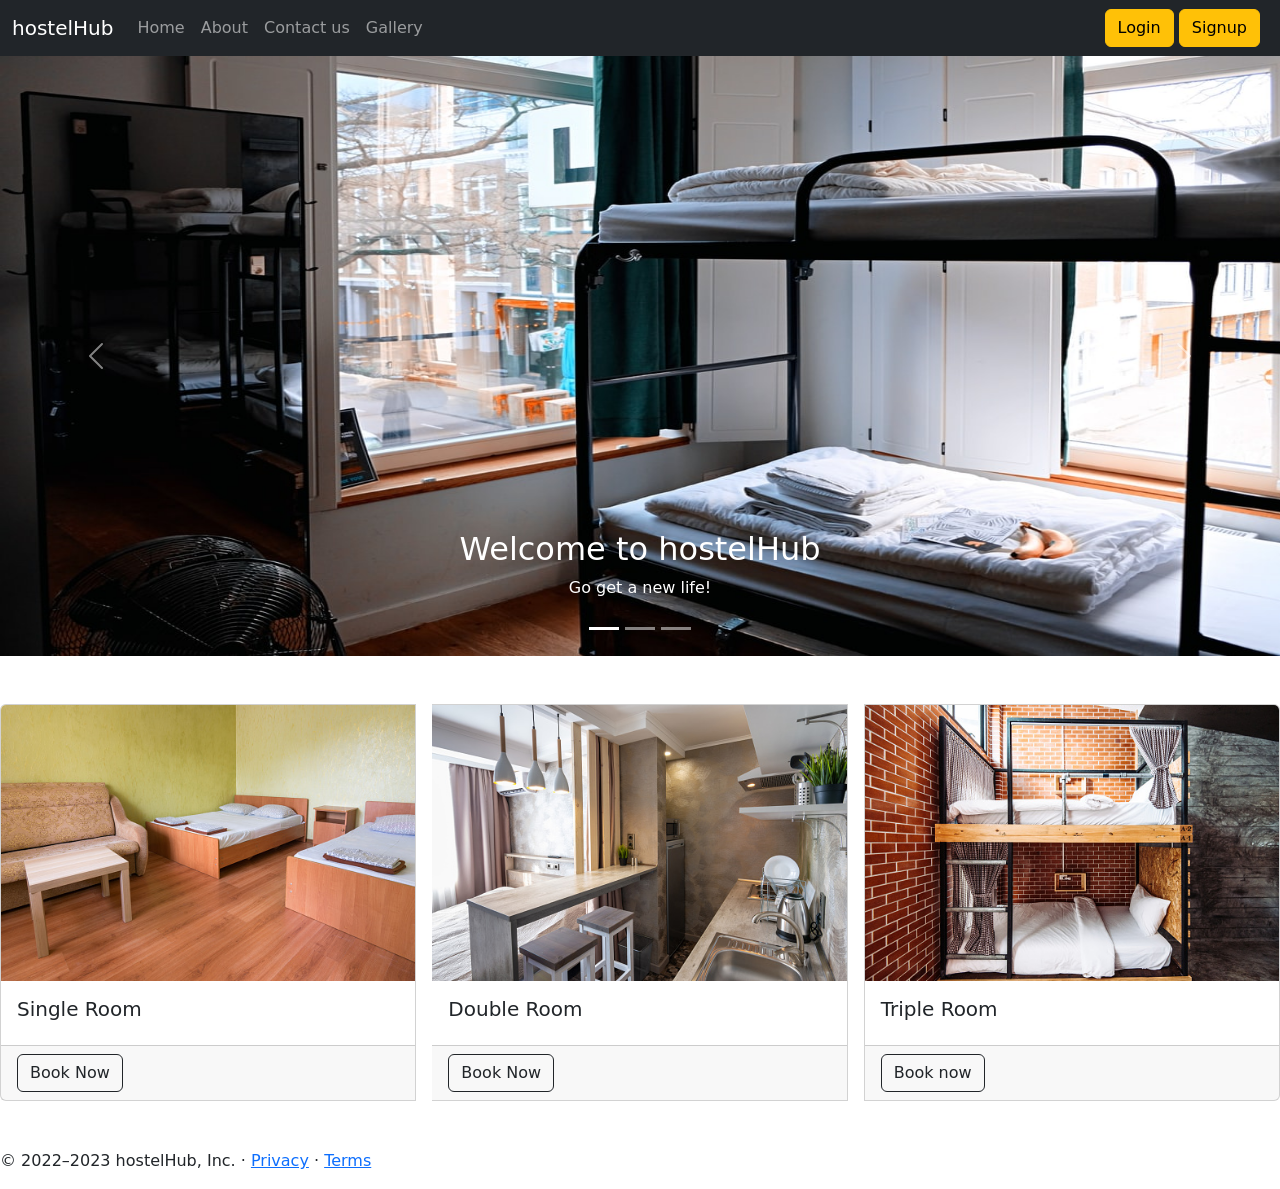
==== index.html @ 13dc9e1e "Add files via upload" ====
<!doctype html>
<html lang="en">

<head>
  <!-- Required meta tags -->
  <meta charset="utf-8">
  <meta name="viewport" content="width=device-width, initial-scale=1">

  <!-- Bootstrap CSS -->
  <link href="https://cdn.jsdelivr.net/npm/bootstrap@5.0.2/dist/css/bootstrap.min.css" rel="stylesheet"
    integrity="sha384-EVSTQN3/azprG1Anm3QDgpJLIm9Nao0Yz1ztcQTwFspd3yD65VohhpuuCOmLASjC" crossorigin="anonymous">

  <title>Hostel booking System</title>
</head>

<body>
  <nav class="navbar navbar-expand-lg navbar-dark bg-dark">
    <div class="container-fluid">
      <a class="navbar-brand" href="#">hostelHub</a>
      <button class="navbar-toggler" type="button" data-bs-toggle="collapse" data-bs-target="#navbarSupportedContent"
        aria-controls="navbarSupportedContent" aria-expanded="false" aria-label="Toggle navigation">
        <span class="navbar-toggler-icon"></span>
      </button>
      <div class="collapse navbar-collapse" id="navbarSupportedContent">
        <ul class="navbar-nav me-auto mb-2 mb-lg-0">
          <li class="nav-item">
            <a class="nav-link" aria-current="page" href="/">Home<span class="sr-only"></span></a>
          </li>
          <li class="nav-item">
            <a class="nav-link   " href="/about.html">About</a>
          </li>
          <li class="nav-item">
            <a class="nav-link " href="/contact.html">Contact us</a>
          </li>
          <li class="nav-item">
            <a class="nav-link " href="gallery.html">Gallery</a>
          </li>
        </ul>

        <div class="mx-2">
          <button class="btn btn-warning" data-bs-toggle="modal" data-bs-target="#loginModal" data-bs-toggle="tooltip"
            data-bs-placement="top" title="login">Login</button>
          <button class="btn btn-warning" data-bs-toggle="modal" data-bs-target="#signupModal" data-bs-toggle="tooltip"
            data-bs-placement="top" title="signup">Signup</button>
        </div>
      </div>
    </div>
  </nav>

  <!--Login Modal -->
  <div class="modal fade" id="loginModal" tabindex="-1" aria-labelledby="loginModalLabel" aria-hidden="true">
    <div class="modal-dialog">
      <div class="modal-content">
        <div class="modal-header">
          <h5 class="modal-title" id="loginModalLabel">Login to hostelHub </h5>
          <button type="button" class="btn-close" data-bs-dismiss="modal" aria-label="Close"></button>
        </div>
        <div class="modal-body">
          <form>
            <div class="mb-3">
              <label for="exampleInputEmail1" class="form-label">Email address</label>
              <input type="email" class="form-control" id="exampleInputEmail1" aria-describedby="emailHelp">
            </div>
            <div class="mb-3">
              <label for="exampleInputPassword1" class="form-label">Password</label>
              <input type="password" class="form-control" id="exampleInputPassword1">
            </div>
            <button type="submit" class="btn btn-primary">Submit</button>
          </form>

          <a href="#">Forgot Password</a>
          <p>Don't have an account? <a href="#">Register here</a></p>
        </div>
      </div>
    </div>
  </div>


  <!-- Signup Modal -->
  <div class="modal fade" id="signupModal" tabindex="-1" aria-labelledby="signupModalLabel" aria-hidden="true">
    <div class="modal-dialog">
      <div class="modal-content">
        <div class="modal-header">
          <h5 class="modal-title" id="signupModalLabel">Get an Account</h5>
          <button type="button" class="btn-close" data-bs-dismiss="modal" aria-label="Close"></button>
        </div>
        <div class="modal-body">
          <form class="row g-3">
            <div class="col-lg-9">
              <input type="First name" placeholder="First name" class="form-control my-2 p-2">
            </div>
            <div class="col-lg-9">
              <input type="Last Name" placeholder="Last name" class="form-control my-2 p-2">
            </div>


            <div class="col-lg-9">
              <input type="contact" placeholder="Contact No." class="form-control my-2 p-2">
            </div>

            <div class="col-lg-9">
              <select class="form-select" aria-label="Default select example">
                <option selected>Gender</option>
                <option value="1">Male</option>
                <option value="2">Female</option>
              </select>
            </div>

            <div class="col-lg-9">
              <input type="Email" placeholder="Email Address" class="form-control my-2 p-2">
            </div>
            <div class="col-lg-9">
              <input type="password" placeholder="*****" class="form-control my-2 p-2">
            </div>
            <div class="col-lg-9">
              <input type="Confirm password" placeholder="Confirm password" class="form-control my-2 p-2">
            </div>


            <div class="col-12">
              <div class="form-check">
                <input class="form-check-input" type="checkbox" id="gridCheck">
                <label class="form-check-label" for="gridCheck">
                  I agree to all Terms&Condition
                </label>
              </div>
            </div>
            <div class="col-12">
              <button type="submit" class="btn btn-primary">Register</button>
            </div>
            <p>Don't have an account? <a href="#">Login</a></p>
          </form>
        </div>
      </div>
    </div>
  </div>
  <div id="carouselExampleCaptions" class="carousel slide" data-bs-ride="carousel">
    <div class="carousel-indicators">
      <button type="button" data-bs-target="#carouselExampleCaptions" data-bs-slide-to="0" class="active"
        aria-current="true" aria-label="Slide 1"></button>
      <button type="button" data-bs-target="#carouselExampleCaptions" data-bs-slide-to="1"
        aria-label="Slide 2"></button>
      <button type="button" data-bs-target="#carouselExampleCaptions" data-bs-slide-to="2"
        aria-label="Slide 3"></button>
    </div>
    <div class="carousel-inner">
      <div class="carousel-item active">
        <img src="3.jpg" class="d-block w-100" alt="..." height="600" width="1400">
        <div class="carousel-caption d-none d-md-block">
          <h2>Welcome to hostelHub</h2>
          <p>Go get a new life!</p>
        </div>
      </div>
      <div class="carousel-item">
        <img src="2.jpg" class="d-block w-100" alt="..." height="600" width="1400">
        <div class="carousel-caption d-none d-md-block">
          <h2>Welcome to hostelHub</h2>
          <p>Go get a new life!</p>
        </div>
      </div>
      <div class="carousel-item">
        <img src="1.jpg" class="d-block w-100" alt="..." height="600" width="1400">
        <div class="carousel-caption d-none d-md-block">
          <h2>Welcome to hostelHub</h2>
          <p>Go get a new life!</p>
        </div>
      </div>
    </div>
    <button class="carousel-control-prev" type="button" data-bs-target="#carouselExampleCaptions" data-bs-slide="prev">
      <span class="carousel-control-prev-icon" aria-hidden="true"></span>
      <span class="visually-hidden">Previous</span>
    </button>
    <button class="carousel-control-next" type="button" data-bs-target="#carouselExampleCaptions" data-bs-slide="next">
      <span class="carousel-control-next-icon" aria-hidden="true"></span>
      <span class="visually-hidden">Next</span>
    </button>
  </div>

  <div class="card-group my-5">
    <div class="card">
      <img src="room1.jpg" class="card-img-top" alt="...">
      <div class="card-body">
        <h5 class="card-title">Single Room</h5>
      </div>
      <div class="card-footer">
        <button type="button" class="btn btn-outline-dark" data-bs-toggle="modal" data-bs-target="#bookModal"
          data-bs-toggle="booknow" data-bs-placement="top" title="booknow">Book Now</button>
      </div>



      <div class="modal fade" id="bookModal" tabindex="-1" aria-labelledby="bookModalLabel" aria-hidden="true">
        <div class="modal-dialog">
          <div class="modal-content">
            <div class="modal-header">
              <h5 class="modal-title" id="bookModalLabel">Create account</h5>
              <button type="button" class="btn-close" data-bs-dismiss="modal" aria-label="Close"></button>
            </div>
            <div class="modal-body">
              <form class="row g-3">
                <div class="col-md-6">
                  <label for="inputEmail4" class="form-label">Email</label>
                  <input type="email" class="form-control" id="inputEmail4">
                </div>
                <div class="col-md-6">
                  <label for="inputPassword4" class="form-label">Password</label>
                  <input type="password" class="form-control" id="inputPassword4">
                </div>
                <div class="col-12">
                  <label for="inputAddress" class="form-label">Address</label>
                  <input type="text" class="form-control" id="inputAddress" placeholder="1234 Main St">
                </div>
                <div class="col-12">
                  <label for="inputAddress2" class="form-label">Address 2</label>
                  <input type="text" class="form-control" id="inputAddress2" placeholder="Apartment, studio, or floor">
                </div>
                <div class="col-md-6">
                  <label for="inputCity" class="form-label">City</label>
                  <input type="text" class="form-control" id="inputCity">
                </div>
                <div class="col-md-4">
                  <label for="inputState" class="form-label">State</label>
                  <select id="inputState" class="form-select">
                    <option selected>Choose...</option>
                    <option>...</option>
                  </select>
                </div>
                <div class="col-md-2">
                  <label for="inputZip" class="form-label">Zip</label>
                  <input type="text" class="form-control" id="inputZip">
                </div>
                <div class="col-12">
                  <div class="form-check">
                    <input class="form-check-input" type="checkbox" id="gridCheck">
                    <label class="form-check-label" for="gridCheck">
                      Check me out
                    </label>
                  </div>
                </div>
                <div class="col-12">
                  <button type="submit" class="btn btn-primary">Sign in</button>
                </div>
              </form>
            </div>
            <div class="modal-footer">
              <button type="button" class="btn btn-secondary" data-bs-dismiss="modal">Close</button>
              <button type="button" class="btn btn-primary">Save changes</button>
            </div>
          </div>
        </div>
      </div>



    </div>
    <div class="card mx-3">
      <img src="room2.jpg" class="card-img-top" alt="...">
      <div class="card-body">
        <h5 class="card-title">Double Room</h5>
      </div>
      <div class="card-footer">
        <button type="button" class="btn btn-outline-dark" data-bs-toggle="modal" data-bs-target="#bookModal">Book
          Now</button>
      </div>
    </div>

    <div class="modal fade" id="bookModal" tabindex="-1" aria-labelledby="bookModalLabel" aria-hidden="true">
      <div class="modal-dialog">
        <div class="modal-content">
          <div class="modal-header">
            <h5 class="modal-title" id="bookModalLabel">Create account</h5>
            <button type="button" class="btn-close" data-bs-dismiss="modal" aria-label="Close"></button>
          </div>
          <div class="modal-body">
            <form class="row g-3">
              <div class="col-md-6">
                <label for="inputEmail4" class="form-label">Email</label>
                <input type="email" class="form-control" id="inputEmail4">
              </div>
              <div class="col-md-6">
                <label for="inputPassword4" class="form-label">Password</label>
                <input type="password" class="form-control" id="inputPassword4">
              </div>
              <div class="col-12">
                <label for="inputAddress" class="form-label">Address</label>
                <input type="text" class="form-control" id="inputAddress" placeholder="1234 Main St">
              </div>
              <div class="col-12">
                <label for="inputAddress2" class="form-label">Address 2</label>
                <input type="text" class="form-control" id="inputAddress2" placeholder="Apartment, studio, or floor">
              </div>
              <div class="col-md-6">
                <label for="inputCity" class="form-label">City</label>
                <input type="text" class="form-control" id="inputCity">
              </div>
              <div class="col-md-4">
                <label for="inputState" class="form-label">State</label>
                <select id="inputState" class="form-select">
                  <option selected>Choose...</option>
                  <option>...</option>
                </select>
              </div>
              <div class="col-md-2">
                <label for="inputZip" class="form-label">Zip</label>
                <input type="text" class="form-control" id="inputZip">
              </div>
              <div class="col-12">
                <div class="form-check">
                  <input class="form-check-input" type="checkbox" id="gridCheck">
                  <label class="form-check-label" for="gridCheck">
                    Check me out
                  </label>
                </div>
              </div>
              <div class="col-12">
                <button type="submit" class="btn btn-primary">Sign in</button>
              </div>
            </form>
          </div>
          <div class="modal-footer">
            <button type="button" class="btn btn-secondary" data-bs-dismiss="modal">Close</button>
            <button type="button" class="btn btn-primary">Save changes</button>
          </div>
        </div>
      </div>
    </div>




    <div class="card">
      <img src="room3.jpg" class="card-img-top" alt="...">
      <div class="card-body">
        <h5 class="card-title">Triple Room</h5>
      </div>
      <div class="card-footer">
        <button type="button" class="btn btn-outline-dark" data-bs-toggle="modal" data-bs-target="#bookModal">Book
          now</button>
      </div>
    </div>
  </div>



  <div class="modal fade" id="bookModal" tabindex="-1" aria-labelledby="bookModalLabel" aria-hidden="true">
    <div class="modal-dialog">
      <div class="modal-content">
        <div class="modal-header">
          <h5 class="modal-title" id="bookModalLabel">Create account</h5>
          <button type="button" class="btn-close" data-bs-dismiss="modal" aria-label="Close"></button>
        </div>
        <div class="modal-body">
          <form class="row g-3">
            <div class="col-md-6">
              <label for="inputEmail4" class="form-label">Email</label>
              <input type="email" class="form-control" id="inputEmail4">
            </div>
            <div class="col-md-6">
              <label for="inputPassword4" class="form-label">Password</label>
              <input type="password" class="form-control" id="inputPassword4">
            </div>
            <div class="col-12">
              <label for="inputAddress" class="form-label">Address</label>
              <input type="text" class="form-control" id="inputAddress" placeholder="1234 Main St">
            </div>
            <div class="col-12">
              <label for="inputAddress2" class="form-label">Address 2</label>
              <input type="text" class="form-control" id="inputAddress2" placeholder="Apartment, studio, or floor">
            </div>
            <div class="col-md-6">
              <label for="inputCity" class="form-label">City</label>
              <input type="text" class="form-control" id="inputCity">
            </div>
            <div class="col-md-4">
              <label for="inputState" class="form-label">State</label>
              <select id="inputState" class="form-select">
                <option selected>Choose...</option>
                <option>...</option>
              </select>
            </div>
            <div class="col-md-2">
              <label for="inputZip" class="form-label">Zip</label>
              <input type="text" class="form-control" id="inputZip">
            </div>
            <div class="col-12">
              <div class="form-check">
                <input class="form-check-input" type="checkbox" id="gridCheck">
                <label class="form-check-label" for="gridCheck">
                  Check me out
                </label>
              </div>
            </div>
            <div class="col-12">
              <button type="submit" class="btn btn-primary">Sign in</button>
            </div>
          </form>
        </div>
        <div class="modal-footer">
          <button type="button" class="btn btn-secondary" data-bs-dismiss="modal">Close</button>
          <button type="button" class="btn btn-primary">Save changes</button>
        </div>
      </div>
    </div>
  </div>


  <p>© 2022–2023 hostelHub, Inc. · <a href="#">Privacy</a> · <a href="#">Terms</a></p>



  <!-- Optional JavaScript; choose one of the two! -->

  <!-- Option 1: Bootstrap Bundle with Popper -->
  <script src="https://cdn.jsdelivr.net/npm/bootstrap@5.0.2/dist/js/bootstrap.bundle.min.js"
    integrity="sha384-MrcW6ZMFYlzcLA8Nl+NtUVF0sA7MsXsP1UyJoMp4YLEuNSfAP+JcXn/tWtIaxVXM"
    crossorigin="anonymous"></script>

  <!-- Option 2: Separate Popper and Bootstrap JS -->

  <script src="https://cdn.jsdelivr.net/npm/@popperjs/core@2.9.2/dist/umd/popper.min.js"
    integrity="sha384-IQsoLXl5PILFhosVNubq5LC7Qb9DXgDA9i+tQ8Zj3iwWAwPtgFTxbJ8NT4GN1R8p"
    crossorigin="anonymous"></script>
  <script src="https://cdn.jsdelivr.net/npm/bootstrap@5.0.2/dist/js/bootstrap.min.js"
    integrity="sha384-cVKIPhGWiC2Al4u+LWgxfKTRIcfu0JTxR+EQDz/bgldoEyl4H0zUF0QKbrJ0EcQF"
    crossorigin="anonymous"></script>

</body>

</html>
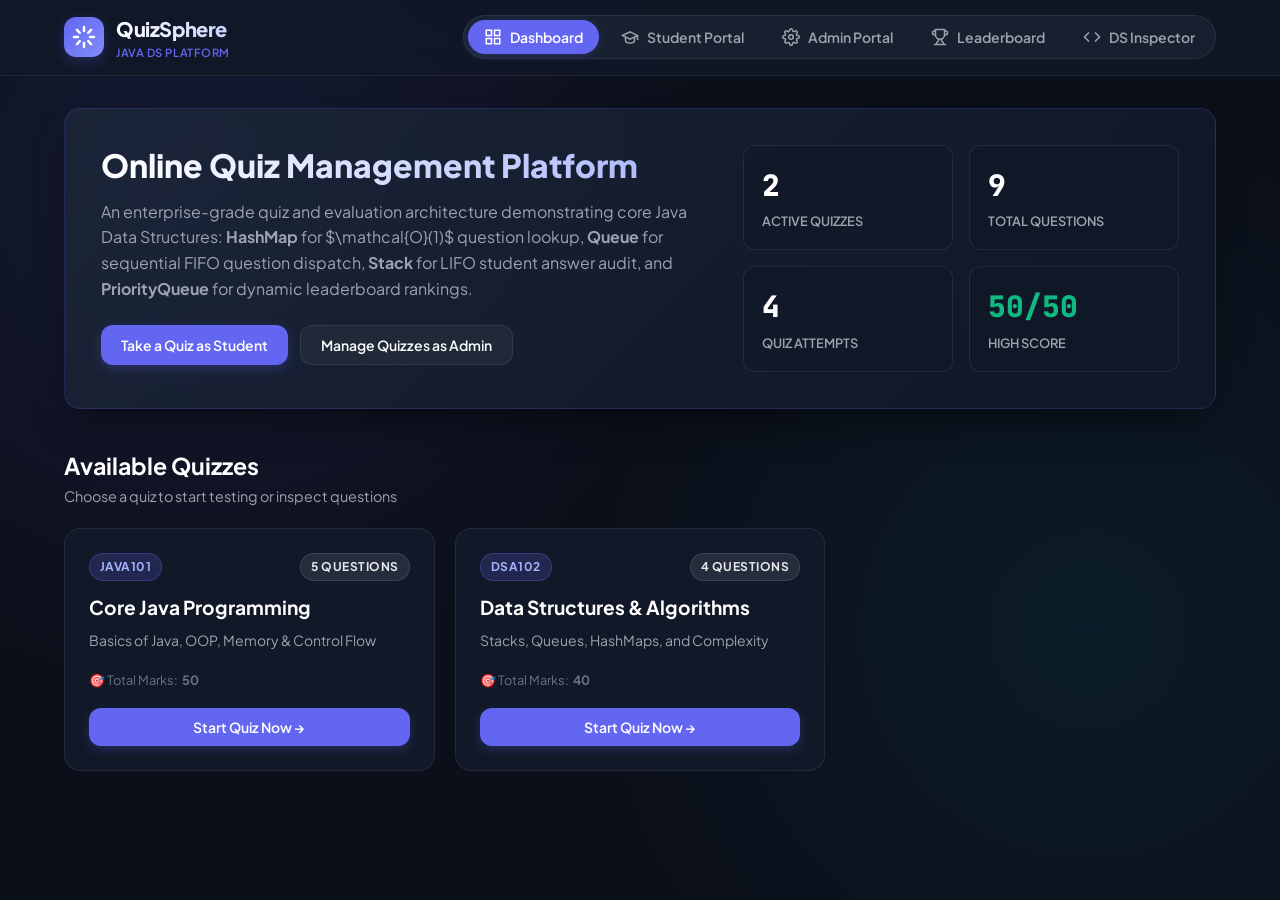
==== commit 9b77d4ed: "Add files via upload" ====
--- a/index.html
+++ b/index.html
@@ -1,429 +1,521 @@
-<!doctype html>
-<html lang="en">
-
-<head>
-  <!-- Required meta tags -->
-  <meta charset="utf-8">
-  <meta name="viewport" content="width=device-width, initial-scale=1">
-
-  <!-- Bootstrap CSS -->
-  <link href="https://cdn.jsdelivr.net/npm/bootstrap@5.0.2/dist/css/bootstrap.min.css" rel="stylesheet"
-    integrity="sha384-EVSTQN3/azprG1Anm3QDgpJLIm9Nao0Yz1ztcQTwFspd3yD65VohhpuuCOmLASjC" crossorigin="anonymous">
-
-  <title>Hostel booking System</title>
-</head>
-
-<body>
-  <nav class="navbar navbar-expand-lg navbar-dark bg-dark">
-    <div class="container-fluid">
-      <a class="navbar-brand" href="#">hostelHub</a>
-      <button class="navbar-toggler" type="button" data-bs-toggle="collapse" data-bs-target="#navbarSupportedContent"
-        aria-controls="navbarSupportedContent" aria-expanded="false" aria-label="Toggle navigation">
-        <span class="navbar-toggler-icon"></span>
-      </button>
-      <div class="collapse navbar-collapse" id="navbarSupportedContent">
-        <ul class="navbar-nav me-auto mb-2 mb-lg-0">
-          <li class="nav-item">
-            <a class="nav-link" aria-current="page" href="/">Home<span class="sr-only"></span></a>
-          </li>
-          <li class="nav-item">
-            <a class="nav-link   " href="/about.html">About</a>
-          </li>
-          <li class="nav-item">
-            <a class="nav-link " href="/contact.html">Contact us</a>
-          </li>
-          <li class="nav-item">
-            <a class="nav-link " href="gallery.html">Gallery</a>
-          </li>
-        </ul>
-
-        <div class="mx-2">
-          <button class="btn btn-warning" data-bs-toggle="modal" data-bs-target="#loginModal" data-bs-toggle="tooltip"
-            data-bs-placement="top" title="login">Login</button>
-          <button class="btn btn-warning" data-bs-toggle="modal" data-bs-target="#signupModal" data-bs-toggle="tooltip"
-            data-bs-placement="top" title="signup">Signup</button>
-        </div>
-      </div>
-    </div>
-  </nav>
-
-  <!--Login Modal -->
-  <div class="modal fade" id="loginModal" tabindex="-1" aria-labelledby="loginModalLabel" aria-hidden="true">
-    <div class="modal-dialog">
-      <div class="modal-content">
-        <div class="modal-header">
-          <h5 class="modal-title" id="loginModalLabel">Login to hostelHub </h5>
-          <button type="button" class="btn-close" data-bs-dismiss="modal" aria-label="Close"></button>
-        </div>
-        <div class="modal-body">
-          <form>
-            <div class="mb-3">
-              <label for="exampleInputEmail1" class="form-label">Email address</label>
-              <input type="email" class="form-control" id="exampleInputEmail1" aria-describedby="emailHelp">
-            </div>
-            <div class="mb-3">
-              <label for="exampleInputPassword1" class="form-label">Password</label>
-              <input type="password" class="form-control" id="exampleInputPassword1">
-            </div>
-            <button type="submit" class="btn btn-primary">Submit</button>
-          </form>
-
-          <a href="#">Forgot Password</a>
-          <p>Don't have an account? <a href="#">Register here</a></p>
-        </div>
-      </div>
-    </div>
-  </div>
-
-
-  <!-- Signup Modal -->
-  <div class="modal fade" id="signupModal" tabindex="-1" aria-labelledby="signupModalLabel" aria-hidden="true">
-    <div class="modal-dialog">
-      <div class="modal-content">
-        <div class="modal-header">
-          <h5 class="modal-title" id="signupModalLabel">Get an Account</h5>
-          <button type="button" class="btn-close" data-bs-dismiss="modal" aria-label="Close"></button>
-        </div>
-        <div class="modal-body">
-          <form class="row g-3">
-            <div class="col-lg-9">
-              <input type="First name" placeholder="First name" class="form-control my-2 p-2">
-            </div>
-            <div class="col-lg-9">
-              <input type="Last Name" placeholder="Last name" class="form-control my-2 p-2">
-            </div>
-
-
-            <div class="col-lg-9">
-              <input type="contact" placeholder="Contact No." class="form-control my-2 p-2">
-            </div>
-
-            <div class="col-lg-9">
-              <select class="form-select" aria-label="Default select example">
-                <option selected>Gender</option>
-                <option value="1">Male</option>
-                <option value="2">Female</option>
-              </select>
-            </div>
-
-            <div class="col-lg-9">
-              <input type="Email" placeholder="Email Address" class="form-control my-2 p-2">
-            </div>
-            <div class="col-lg-9">
-              <input type="password" placeholder="*****" class="form-control my-2 p-2">
-            </div>
-            <div class="col-lg-9">
-              <input type="Confirm password" placeholder="Confirm password" class="form-control my-2 p-2">
-            </div>
-
-
-            <div class="col-12">
-              <div class="form-check">
-                <input class="form-check-input" type="checkbox" id="gridCheck">
-                <label class="form-check-label" for="gridCheck">
-                  I agree to all Terms&Condition
-                </label>
-              </div>
-            </div>
-            <div class="col-12">
-              <button type="submit" class="btn btn-primary">Register</button>
-            </div>
-            <p>Don't have an account? <a href="#">Login</a></p>
-          </form>
-        </div>
-      </div>
-    </div>
-  </div>
-  <div id="carouselExampleCaptions" class="carousel slide" data-bs-ride="carousel">
-    <div class="carousel-indicators">
-      <button type="button" data-bs-target="#carouselExampleCaptions" data-bs-slide-to="0" class="active"
-        aria-current="true" aria-label="Slide 1"></button>
-      <button type="button" data-bs-target="#carouselExampleCaptions" data-bs-slide-to="1"
-        aria-label="Slide 2"></button>
-      <button type="button" data-bs-target="#carouselExampleCaptions" data-bs-slide-to="2"
-        aria-label="Slide 3"></button>
-    </div>
-    <div class="carousel-inner">
-      <div class="carousel-item active">
-        <img src="3.jpg" class="d-block w-100" alt="..." height="600" width="1400">
-        <div class="carousel-caption d-none d-md-block">
-          <h2>Welcome to hostelHub</h2>
-          <p>Go get a new life!</p>
-        </div>
-      </div>
-      <div class="carousel-item">
-        <img src="2.jpg" class="d-block w-100" alt="..." height="600" width="1400">
-        <div class="carousel-caption d-none d-md-block">
-          <h2>Welcome to hostelHub</h2>
-          <p>Go get a new life!</p>
-        </div>
-      </div>
-      <div class="carousel-item">
-        <img src="1.jpg" class="d-block w-100" alt="..." height="600" width="1400">
-        <div class="carousel-caption d-none d-md-block">
-          <h2>Welcome to hostelHub</h2>
-          <p>Go get a new life!</p>
-        </div>
-      </div>
-    </div>
-    <button class="carousel-control-prev" type="button" data-bs-target="#carouselExampleCaptions" data-bs-slide="prev">
-      <span class="carousel-control-prev-icon" aria-hidden="true"></span>
-      <span class="visually-hidden">Previous</span>
-    </button>
-    <button class="carousel-control-next" type="button" data-bs-target="#carouselExampleCaptions" data-bs-slide="next">
-      <span class="carousel-control-next-icon" aria-hidden="true"></span>
-      <span class="visually-hidden">Next</span>
-    </button>
-  </div>
-
-  <div class="card-group my-5">
-    <div class="card">
-      <img src="room1.jpg" class="card-img-top" alt="...">
-      <div class="card-body">
-        <h5 class="card-title">Single Room</h5>
-      </div>
-      <div class="card-footer">
-        <button type="button" class="btn btn-outline-dark" data-bs-toggle="modal" data-bs-target="#bookModal"
-          data-bs-toggle="booknow" data-bs-placement="top" title="booknow">Book Now</button>
-      </div>
-
-
-
-      <div class="modal fade" id="bookModal" tabindex="-1" aria-labelledby="bookModalLabel" aria-hidden="true">
-        <div class="modal-dialog">
-          <div class="modal-content">
-            <div class="modal-header">
-              <h5 class="modal-title" id="bookModalLabel">Create account</h5>
-              <button type="button" class="btn-close" data-bs-dismiss="modal" aria-label="Close"></button>
-            </div>
-            <div class="modal-body">
-              <form class="row g-3">
-                <div class="col-md-6">
-                  <label for="inputEmail4" class="form-label">Email</label>
-                  <input type="email" class="form-control" id="inputEmail4">
-                </div>
-                <div class="col-md-6">
-                  <label for="inputPassword4" class="form-label">Password</label>
-                  <input type="password" class="form-control" id="inputPassword4">
-                </div>
-                <div class="col-12">
-                  <label for="inputAddress" class="form-label">Address</label>
-                  <input type="text" class="form-control" id="inputAddress" placeholder="1234 Main St">
-                </div>
-                <div class="col-12">
-                  <label for="inputAddress2" class="form-label">Address 2</label>
-                  <input type="text" class="form-control" id="inputAddress2" placeholder="Apartment, studio, or floor">
-                </div>
-                <div class="col-md-6">
-                  <label for="inputCity" class="form-label">City</label>
-                  <input type="text" class="form-control" id="inputCity">
-                </div>
-                <div class="col-md-4">
-                  <label for="inputState" class="form-label">State</label>
-                  <select id="inputState" class="form-select">
-                    <option selected>Choose...</option>
-                    <option>...</option>
-                  </select>
-                </div>
-                <div class="col-md-2">
-                  <label for="inputZip" class="form-label">Zip</label>
-                  <input type="text" class="form-control" id="inputZip">
-                </div>
-                <div class="col-12">
-                  <div class="form-check">
-                    <input class="form-check-input" type="checkbox" id="gridCheck">
-                    <label class="form-check-label" for="gridCheck">
-                      Check me out
-                    </label>
-                  </div>
-                </div>
-                <div class="col-12">
-                  <button type="submit" class="btn btn-primary">Sign in</button>
-                </div>
-              </form>
-            </div>
-            <div class="modal-footer">
-              <button type="button" class="btn btn-secondary" data-bs-dismiss="modal">Close</button>
-              <button type="button" class="btn btn-primary">Save changes</button>
-            </div>
-          </div>
-        </div>
-      </div>
-
-
-
-    </div>
-    <div class="card mx-3">
-      <img src="room2.jpg" class="card-img-top" alt="...">
-      <div class="card-body">
-        <h5 class="card-title">Double Room</h5>
-      </div>
-      <div class="card-footer">
-        <button type="button" class="btn btn-outline-dark" data-bs-toggle="modal" data-bs-target="#bookModal">Book
-          Now</button>
-      </div>
-    </div>
-
-    <div class="modal fade" id="bookModal" tabindex="-1" aria-labelledby="bookModalLabel" aria-hidden="true">
-      <div class="modal-dialog">
-        <div class="modal-content">
-          <div class="modal-header">
-            <h5 class="modal-title" id="bookModalLabel">Create account</h5>
-            <button type="button" class="btn-close" data-bs-dismiss="modal" aria-label="Close"></button>
-          </div>
-          <div class="modal-body">
-            <form class="row g-3">
-              <div class="col-md-6">
-                <label for="inputEmail4" class="form-label">Email</label>
-                <input type="email" class="form-control" id="inputEmail4">
-              </div>
-              <div class="col-md-6">
-                <label for="inputPassword4" class="form-label">Password</label>
-                <input type="password" class="form-control" id="inputPassword4">
-              </div>
-              <div class="col-12">
-                <label for="inputAddress" class="form-label">Address</label>
-                <input type="text" class="form-control" id="inputAddress" placeholder="1234 Main St">
-              </div>
-              <div class="col-12">
-                <label for="inputAddress2" class="form-label">Address 2</label>
-                <input type="text" class="form-control" id="inputAddress2" placeholder="Apartment, studio, or floor">
-              </div>
-              <div class="col-md-6">
-                <label for="inputCity" class="form-label">City</label>
-                <input type="text" class="form-control" id="inputCity">
-              </div>
-              <div class="col-md-4">
-                <label for="inputState" class="form-label">State</label>
-                <select id="inputState" class="form-select">
-                  <option selected>Choose...</option>
-                  <option>...</option>
-                </select>
-              </div>
-              <div class="col-md-2">
-                <label for="inputZip" class="form-label">Zip</label>
-                <input type="text" class="form-control" id="inputZip">
-              </div>
-              <div class="col-12">
-                <div class="form-check">
-                  <input class="form-check-input" type="checkbox" id="gridCheck">
-                  <label class="form-check-label" for="gridCheck">
-                    Check me out
-                  </label>
-                </div>
-              </div>
-              <div class="col-12">
-                <button type="submit" class="btn btn-primary">Sign in</button>
-              </div>
-            </form>
-          </div>
-          <div class="modal-footer">
-            <button type="button" class="btn btn-secondary" data-bs-dismiss="modal">Close</button>
-            <button type="button" class="btn btn-primary">Save changes</button>
-          </div>
-        </div>
-      </div>
-    </div>
-
-
-
-
-    <div class="card">
-      <img src="room3.jpg" class="card-img-top" alt="...">
-      <div class="card-body">
-        <h5 class="card-title">Triple Room</h5>
-      </div>
-      <div class="card-footer">
-        <button type="button" class="btn btn-outline-dark" data-bs-toggle="modal" data-bs-target="#bookModal">Book
-          now</button>
-      </div>
-    </div>
-  </div>
-
-
-
-  <div class="modal fade" id="bookModal" tabindex="-1" aria-labelledby="bookModalLabel" aria-hidden="true">
-    <div class="modal-dialog">
-      <div class="modal-content">
-        <div class="modal-header">
-          <h5 class="modal-title" id="bookModalLabel">Create account</h5>
-          <button type="button" class="btn-close" data-bs-dismiss="modal" aria-label="Close"></button>
-        </div>
-        <div class="modal-body">
-          <form class="row g-3">
-            <div class="col-md-6">
-              <label for="inputEmail4" class="form-label">Email</label>
-              <input type="email" class="form-control" id="inputEmail4">
-            </div>
-            <div class="col-md-6">
-              <label for="inputPassword4" class="form-label">Password</label>
-              <input type="password" class="form-control" id="inputPassword4">
-            </div>
-            <div class="col-12">
-              <label for="inputAddress" class="form-label">Address</label>
-              <input type="text" class="form-control" id="inputAddress" placeholder="1234 Main St">
-            </div>
-            <div class="col-12">
-              <label for="inputAddress2" class="form-label">Address 2</label>
-              <input type="text" class="form-control" id="inputAddress2" placeholder="Apartment, studio, or floor">
-            </div>
-            <div class="col-md-6">
-              <label for="inputCity" class="form-label">City</label>
-              <input type="text" class="form-control" id="inputCity">
-            </div>
-            <div class="col-md-4">
-              <label for="inputState" class="form-label">State</label>
-              <select id="inputState" class="form-select">
-                <option selected>Choose...</option>
-                <option>...</option>
-              </select>
-            </div>
-            <div class="col-md-2">
-              <label for="inputZip" class="form-label">Zip</label>
-              <input type="text" class="form-control" id="inputZip">
-            </div>
-            <div class="col-12">
-              <div class="form-check">
-                <input class="form-check-input" type="checkbox" id="gridCheck">
-                <label class="form-check-label" for="gridCheck">
-                  Check me out
-                </label>
-              </div>
-            </div>
-            <div class="col-12">
-              <button type="submit" class="btn btn-primary">Sign in</button>
-            </div>
-          </form>
-        </div>
-        <div class="modal-footer">
-          <button type="button" class="btn btn-secondary" data-bs-dismiss="modal">Close</button>
-          <button type="button" class="btn btn-primary">Save changes</button>
-        </div>
-      </div>
-    </div>
-  </div>
-
-
-  <p>© 2022–2023 hostelHub, Inc. · <a href="#">Privacy</a> · <a href="#">Terms</a></p>
-
-
-
-  <!-- Optional JavaScript; choose one of the two! -->
-
-  <!-- Option 1: Bootstrap Bundle with Popper -->
-  <script src="https://cdn.jsdelivr.net/npm/bootstrap@5.0.2/dist/js/bootstrap.bundle.min.js"
-    integrity="sha384-MrcW6ZMFYlzcLA8Nl+NtUVF0sA7MsXsP1UyJoMp4YLEuNSfAP+JcXn/tWtIaxVXM"
-    crossorigin="anonymous"></script>
-
-  <!-- Option 2: Separate Popper and Bootstrap JS -->
-
-  <script src="https://cdn.jsdelivr.net/npm/@popperjs/core@2.9.2/dist/umd/popper.min.js"
-    integrity="sha384-IQsoLXl5PILFhosVNubq5LC7Qb9DXgDA9i+tQ8Zj3iwWAwPtgFTxbJ8NT4GN1R8p"
-    crossorigin="anonymous"></script>
-  <script src="https://cdn.jsdelivr.net/npm/bootstrap@5.0.2/dist/js/bootstrap.min.js"
-    integrity="sha384-cVKIPhGWiC2Al4u+LWgxfKTRIcfu0JTxR+EQDz/bgldoEyl4H0zUF0QKbrJ0EcQF"
-    crossorigin="anonymous"></script>
-
-</body>
-
-</html>+<!DOCTYPE html>
+<html lang="en">
+<head>
+  <meta charset="UTF-8">
+  <meta name="viewport" content="width=device-width, initial-scale=1.0">
+  <title>QuizSphere - Online Quiz Management Platform</title>
+  <link rel="stylesheet" href="style.css">
+  <link rel="preconnect" href="https://fonts.googleapis.com">
+  <link rel="preconnect" href="https://fonts.gstatic.com" crossorigin>
+  <link href="https://fonts.googleapis.com/css2?family=Plus+Jakarta+Sans:wght@400;500;600;700;800&family=JetBrains+Mono:wght@400;600&display=swap" rel="stylesheet">
+</head>
+<body>
+  <!-- Header / Navigation Bar -->
+  <header class="app-header">
+    <div class="header-container">
+      <div class="logo-group">
+        <div class="logo-icon">
+          <svg width="24" height="24" viewBox="0 0 24 24" fill="none" stroke="currentColor" stroke-width="2.5" stroke-linecap="round" stroke-linejoin="round">
+            <path d="M12 2v4M12 18v4M4.93 4.93l2.83 2.83M16.24 16.24l2.83 2.83M2 12h4M18 12h4M4.93 19.07l2.83-2.83M16.24 7.76l2.83-2.83"></path>
+          </svg>
+        </div>
+        <div class="logo-text">
+          <span class="logo-title">QuizSphere</span>
+          <span class="logo-badge">Java DS Platform</span>
+        </div>
+      </div>
+
+      <nav class="nav-links">
+        <button class="nav-btn active" data-tab="tab-dashboard">
+          <svg width="18" height="18" viewBox="0 0 24 24" fill="none" stroke="currentColor" stroke-width="2"><rect x="3" y="3" width="7" height="7"></rect><rect x="14" y="3" width="7" height="7"></rect><rect x="14" y="14" width="7" height="7"></rect><rect x="3" y="14" width="7" height="7"></rect></svg>
+          Dashboard
+        </button>
+        <button class="nav-btn" data-tab="tab-student">
+          <svg width="18" height="18" viewBox="0 0 24 24" fill="none" stroke="currentColor" stroke-width="2"><path d="M22 10v6M2 10l10-5 10 5-10 5z"></path><path d="M6 12v5c0 2 2 3 6 3s6-1 6-3v-5"></path></svg>
+          Student Portal
+        </button>
+        <button class="nav-btn" data-tab="tab-admin">
+          <svg width="18" height="18" viewBox="0 0 24 24" fill="none" stroke="currentColor" stroke-width="2"><circle cx="12" cy="12" r="3"></circle><path d="M19.4 15a1.65 1.65 0 0 0 .33 1.82l.06.06a2 2 0 0 1 0 2.83 2 2 0 0 1-2.83 0l-.06-.06a1.65 1.65 0 0 0-1.82-.33 1.65 1.65 0 0 0-1 1.51V21a2 2 0 0 1-2 2 2 2 0 0 1-2-2v-.09A1.65 1.65 0 0 0 9 19.4a1.65 1.65 0 0 0-1.82.33l-.06.06a2 2 0 0 1-2.83 0 2 2 0 0 1 0-2.83l.06-.06a1.65 1.65 0 0 0 .33-1.82 1.65 1.65 0 0 0-1.51-1H3a2 2 0 0 1-2-2 2 2 0 0 1 2-2h.09A1.65 1.65 0 0 0 4.6 9a1.65 1.65 0 0 0-.33-1.82l-.06-.06a2 2 0 0 1 0-2.83 2 2 0 0 1 2.83 0l.06.06a1.65 1.65 0 0 0 1.82.33H9a1.65 1.65 0 0 0 1-1.51V3a2 2 0 0 1 2-2 2 2 0 0 1 2 2v.09a1.65 1.65 0 0 0 1 1.51 1.65 1.65 0 0 0 1.82-.33l.06-.06a2 2 0 0 1 2.83 0 2 2 0 0 1 0 2.83l-.06.06a1.65 1.65 0 0 0-.33 1.82V9a1.65 1.65 0 0 0 1.51 1H21a2 2 0 0 1 2 2 2 2 0 0 1-2 2h-.09a1.65 1.65 0 0 0-1.51 1z"></path></svg>
+          Admin Portal
+        </button>
+        <button class="nav-btn" data-tab="tab-leaderboard">
+          <svg width="18" height="18" viewBox="0 0 24 24" fill="none" stroke="currentColor" stroke-width="2"><path d="M6 9H4.5a2.5 2.5 0 0 1 0-5H6"></path><path d="M18 9h1.5a2.5 2.5 0 0 0 0-5H18"></path><path d="M4 22h16"></path><path d="M10 14.66V17c0 .55-.47.98-.97 1.21C7.85 18.75 7 20.24 7 22"></path><path d="M14 14.66V17c0 .55.47.98.97 1.21C16.15 18.75 17 20.24 17 22"></path><path d="M18 2H6v7a6 6 0 0 0 12 0V2Z"></path></svg>
+          Leaderboard
+        </button>
+        <button class="nav-btn" data-tab="tab-ds-inspector">
+          <svg width="18" height="18" viewBox="0 0 24 24" fill="none" stroke="currentColor" stroke-width="2"><polyline points="16 18 22 12 16 6"></polyline><polyline points="8 6 2 12 8 18"></polyline></svg>
+          DS Inspector
+        </button>
+      </nav>
+    </div>
+  </header>
+
+  <!-- Main Content Body -->
+  <main class="main-container">
+
+    <!-- 1. DASHBOARD TAB -->
+    <section id="tab-dashboard" class="tab-content active">
+      <div class="hero-card">
+        <div class="hero-info">
+          <h1>Online Quiz Management Platform</h1>
+          <p>
+            An enterprise-grade quiz and evaluation architecture demonstrating core Java Data Structures: 
+            <strong>HashMap</strong> for $\mathcal{O}(1)$ question lookup, 
+            <strong>Queue</strong> for sequential FIFO question dispatch, 
+            <strong>Stack</strong> for LIFO student answer audit, and 
+            <strong>PriorityQueue</strong> for dynamic leaderboard rankings.
+          </p>
+          <div class="hero-cta">
+            <button class="btn btn-primary" onclick="switchTab('tab-student')">
+              Take a Quiz as Student
+            </button>
+            <button class="btn btn-secondary" onclick="switchTab('tab-admin')">
+              Manage Quizzes as Admin
+            </button>
+          </div>
+        </div>
+        <div class="hero-stats-grid">
+          <div class="stat-card">
+            <span class="stat-number" id="dash-quiz-count">2</span>
+            <span class="stat-label">Active Quizzes</span>
+          </div>
+          <div class="stat-card">
+            <span class="stat-number" id="dash-question-count">9</span>
+            <span class="stat-label">Total Questions</span>
+          </div>
+          <div class="stat-card">
+            <span class="stat-number" id="dash-attempts-count">4</span>
+            <span class="stat-label">Quiz Attempts</span>
+          </div>
+          <div class="stat-card highlight">
+            <span class="stat-number" id="dash-top-score">50/50</span>
+            <span class="stat-label">High Score</span>
+          </div>
+        </div>
+      </div>
+
+      <!-- Quick Quiz Directory -->
+      <div class="section-header">
+        <h2>Available Quizzes</h2>
+        <span class="section-sub">Choose a quiz to start testing or inspect questions</span>
+      </div>
+      <div class="quiz-grid" id="dashboard-quiz-list">
+        <!-- Rendered dynamically -->
+      </div>
+    </section>
+
+    <!-- 2. STUDENT PORTAL TAB -->
+    <section id="tab-student" class="tab-content">
+      <!-- Student Profile Header / Prompt -->
+      <div class="card student-bar">
+        <div class="student-info-group">
+          <div class="avatar-circle" id="student-avatar">S</div>
+          <div>
+            <h3 id="student-name-display">Guest Student</h3>
+            <span class="badge badge-neutral" id="student-id-display">ID: STU-GUEST</span>
+          </div>
+        </div>
+        <button class="btn btn-secondary btn-sm" onclick="promptStudentProfile()">
+          Change Student Profile
+        </button>
+      </div>
+
+      <!-- Active Quiz View Container (Shown when a quiz is running) -->
+      <div id="quiz-runner-container" class="quiz-runner-card" style="display: none;">
+        <div class="quiz-runner-header">
+          <div>
+            <span class="badge badge-primary" id="runner-quiz-badge">JAVA101</span>
+            <h2 id="runner-quiz-title">Core Java Programming</h2>
+          </div>
+          <div class="quiz-runner-meta">
+            <div class="timer-pill">
+              <svg width="16" height="16" viewBox="0 0 24 24" fill="none" stroke="currentColor" stroke-width="2"><circle cx="12" cy="12" r="10"></circle><polyline points="12 6 12 12 16 14"></polyline></svg>
+              <span id="runner-timer">00:00</span>
+            </div>
+            <span class="badge badge-success" id="runner-score-badge">Marks: 10</span>
+          </div>
+        </div>
+
+        <!-- Progress Indicator -->
+        <div class="progress-wrap">
+          <div class="progress-label">
+            <span id="runner-progress-text">Question 1 of 5</span>
+            <span id="runner-progress-pct">20%</span>
+          </div>
+          <div class="progress-bar-bg">
+            <div class="progress-bar-fill" id="runner-progress-fill" style="width: 20%;"></div>
+          </div>
+        </div>
+
+        <!-- Question Body -->
+        <div class="question-container">
+          <div class="question-header">
+            <span class="q-number" id="runner-q-id">Q1</span>
+            <h3 class="q-text" id="runner-q-text">Which of the following is not a primitive data type in Java?</h3>
+          </div>
+
+          <div class="options-container" id="runner-options-list">
+            <!-- Rendered options A, B, C, D -->
+          </div>
+        </div>
+
+        <!-- Action Controls -->
+        <div class="quiz-runner-footer">
+          <button class="btn btn-secondary" id="btn-quiz-prev" onclick="handlePreviousQuestion()">
+            ← Previous (Stack Backtrack)
+          </button>
+          <div class="footer-right">
+            <button class="btn btn-secondary" onclick="handleSkipQuestion()">
+              Skip
+            </button>
+            <button class="btn btn-primary" id="btn-quiz-next" onclick="handleNextQuestion()">
+              Next Question →
+            </button>
+          </div>
+        </div>
+      </div>
+
+      <!-- Quiz Selection View (Shown when no quiz is currently running) -->
+      <div id="quiz-selection-container">
+        <div class="section-header">
+          <h2>Select a Quiz to Begin</h2>
+          <span class="section-sub">Answer questions sequentially; results and leaderboard update immediately.</span>
+        </div>
+        <div class="quiz-grid" id="student-quiz-list">
+          <!-- Rendered dynamically -->
+        </div>
+
+        <!-- Past Attempts Section -->
+        <div class="section-header" style="margin-top: 36px;">
+          <h2>Your Recent Quiz Attempts</h2>
+          <span class="section-sub">Personal test records and evaluations</span>
+        </div>
+        <div class="card" id="student-history-card">
+          <div id="student-history-table-container">
+            <!-- Dynamically populated table -->
+          </div>
+        </div>
+      </div>
+    </section>
+
+    <!-- 3. ADMINISTRATOR PORTAL TAB -->
+    <section id="tab-admin" class="tab-content">
+      <div class="admin-toolbar">
+        <div class="admin-toolbar-left">
+          <h2>Quiz & Question Administration</h2>
+          <p>Create quizzes and execute Add, Update, and Delete operations on multiple-choice questions.</p>
+        </div>
+        <div class="admin-toolbar-right">
+          <button class="btn btn-secondary" onclick="openCreateQuizModal()">
+            + Create New Quiz
+          </button>
+          <button class="btn btn-primary" onclick="openAddQuestionModal()">
+            + Add New Question
+          </button>
+        </div>
+      </div>
+
+      <!-- Quiz Selector Filter for Admin -->
+      <div class="admin-filter-bar card">
+        <label for="admin-quiz-selector"><strong>Active Quiz Context:</strong></label>
+        <select id="admin-quiz-selector" onchange="onAdminQuizSelected()">
+          <!-- Populated with Quizzes -->
+        </select>
+        <div class="admin-quiz-summary" id="admin-quiz-meta">
+          <!-- Meta stats of selected quiz -->
+        </div>
+      </div>
+
+      <!-- Questions List Table / Card View -->
+      <div class="card questions-table-card">
+        <div class="card-header-flex">
+          <h3>Questions in Quiz (<span id="admin-question-count">0</span>)</h3>
+          <span class="badge badge-neutral">Data Structure: HashMap&lt;Integer, Question&gt;</span>
+        </div>
+        <div class="table-responsive">
+          <table class="data-table" id="admin-questions-table">
+            <thead>
+              <tr>
+                <th style="width: 60px;">ID</th>
+                <th>Question Text</th>
+                <th>Options & Answers</th>
+                <th style="width: 80px;">Marks</th>
+                <th style="width: 160px; text-align: right;">Actions</th>
+              </tr>
+            </thead>
+            <tbody id="admin-questions-tbody">
+              <!-- Rendered rows with Edit / Delete -->
+            </tbody>
+          </table>
+        </div>
+      </div>
+    </section>
+
+    <!-- 4. LEADERBOARD TAB -->
+    <section id="tab-leaderboard" class="tab-content">
+      <div class="leaderboard-header card">
+        <div>
+          <h2>Leaderboard & Rankings</h2>
+          <p>Real-time candidate standings ranked using a <strong>PriorityQueue (Max-Heap)</strong> based on score and completion time.</p>
+        </div>
+        <div class="filter-group">
+          <label for="leaderboard-filter">Filter by Assessment:</label>
+          <select id="leaderboard-filter" onchange="renderLeaderboard()">
+            <option value="GLOBAL">🌐 Global Leaderboard (All Quizzes)</option>
+            <!-- Dynamically populated with specific quizzes -->
+          </select>
+        </div>
+      </div>
+
+      <!-- Podium Top 3 Display -->
+      <div class="podium-container" id="leaderboard-podium">
+        <!-- Rendered Top 3: 2nd, 1st, 3rd -->
+      </div>
+
+      <!-- Full Standings Table -->
+      <div class="card">
+        <div class="table-responsive">
+          <table class="data-table" id="leaderboard-table">
+            <thead>
+              <tr>
+                <th style="width: 80px;">Rank</th>
+                <th>Student</th>
+                <th>Quiz</th>
+                <th>Score</th>
+                <th>Percentage</th>
+                <th>Grade</th>
+                <th>Timestamp</th>
+              </tr>
+            </thead>
+            <tbody id="leaderboard-tbody">
+              <!-- Populated dynamically -->
+            </tbody>
+          </table>
+        </div>
+      </div>
+    </section>
+
+    <!-- 5. DATA STRUCTURES INSPECTOR TAB -->
+    <section id="tab-ds-inspector" class="tab-content">
+      <div class="section-header">
+        <h2>Java Data Structures Live Inspector</h2>
+        <span class="section-sub">Visual verification of data structures used throughout the case study implementation</span>
+      </div>
+
+      <div class="ds-grid">
+        <!-- DS Card 1: HashMap -->
+        <div class="card ds-card">
+          <div class="ds-badge">$\mathcal{O}(1)$ Lookup</div>
+          <h3>1. HashMap&lt;Integer, Question&gt;</h3>
+          <p>Stores questions mapped by unique Question ID for instant constant-time retrieval, updates, and deletions.</p>
+          <div class="ds-visual" id="inspector-hashmap-view">
+            <!-- JSON / Key-Value visual -->
+          </div>
+        </div>
+
+        <!-- DS Card 2: Queue -->
+        <div class="card ds-card">
+          <div class="ds-badge">FIFO Delivery</div>
+          <h3>2. Queue&lt;Question&gt; (LinkedList)</h3>
+          <p>Serves multiple-choice questions sequentially to the candidate in First-In-First-Out order during the exam.</p>
+          <div class="ds-visual" id="inspector-queue-view">
+            <!-- Queue items -->
+          </div>
+        </div>
+
+        <!-- DS Card 3: Stack -->
+        <div class="card ds-card">
+          <div class="ds-badge">LIFO Audit</div>
+          <h3>3. Stack&lt;StudentAnswer&gt; (ArrayDeque)</h3>
+          <p>Maintains student response history. Allows backtracking and reviewing previous answers in Last-In-First-Out order.</p>
+          <div class="ds-visual" id="inspector-stack-view">
+            <!-- Stack frames -->
+          </div>
+        </div>
+
+        <!-- DS Card 4: PriorityQueue -->
+        <div class="card ds-card">
+          <div class="ds-badge">Max-Heap Sorting</div>
+          <h3>4. PriorityQueue&lt;QuizResult&gt;</h3>
+          <p>Dynamically pulls the highest scores to the top of the leaderboard utilizing a comparator with tie-breaker logic.</p>
+          <div class="ds-visual" id="inspector-heap-view">
+            <!-- Heap ranking visual -->
+          </div>
+        </div>
+      </div>
+    </section>
+  </main>
+
+  <!-- ==================== MODALS ==================== -->
+
+  <!-- Modal 1: Student Profile Dialog -->
+  <div class="modal-overlay" id="modal-student-profile">
+    <div class="modal-box">
+      <div class="modal-header">
+        <h3>Student Identity</h3>
+        <button class="modal-close" onclick="closeModal('modal-student-profile')">&times;</button>
+      </div>
+      <form id="form-student-profile" onsubmit="saveStudentProfile(event)">
+        <div class="form-group">
+          <label for="input-student-id">Student ID / Roll No:</label>
+          <input type="text" id="input-student-id" required placeholder="e.g. STU105, CS2024-01">
+        </div>
+        <div class="form-group">
+          <label for="input-student-name">Full Name:</label>
+          <input type="text" id="input-student-name" required placeholder="e.g. Samantha Miller">
+        </div>
+        <div class="modal-actions">
+          <button type="button" class="btn btn-secondary" onclick="closeModal('modal-student-profile')">Cancel</button>
+          <button type="submit" class="btn btn-primary">Save Profile</button>
+        </div>
+      </form>
+    </div>
+  </div>
+
+  <!-- Modal 2: Create Quiz Dialog -->
+  <div class="modal-overlay" id="modal-create-quiz">
+    <div class="modal-box">
+      <div class="modal-header">
+        <h3>Create New Assessment Quiz</h3>
+        <button class="modal-close" onclick="closeModal('modal-create-quiz')">&times;</button>
+      </div>
+      <form id="form-create-quiz" onsubmit="handleCreateQuiz(event)">
+        <div class="form-group">
+          <label for="input-quiz-id">Unique Quiz ID:</label>
+          <input type="text" id="input-quiz-id" required placeholder="e.g. PY101, SQL202" style="text-transform: uppercase;">
+        </div>
+        <div class="form-group">
+          <label for="input-quiz-title">Quiz Title:</label>
+          <input type="text" id="input-quiz-title" required placeholder="e.g. Python Fundamentals">
+        </div>
+        <div class="form-group">
+          <label for="input-quiz-desc">Description / Instructions:</label>
+          <textarea id="input-quiz-desc" rows="3" placeholder="Brief outline of concepts covered..."></textarea>
+        </div>
+        <div class="modal-actions">
+          <button type="button" class="btn btn-secondary" onclick="closeModal('modal-create-quiz')">Cancel</button>
+          <button type="submit" class="btn btn-primary">Create Quiz</button>
+        </div>
+      </form>
+    </div>
+  </div>
+
+  <!-- Modal 3: Add / Edit Question Dialog -->
+  <div class="modal-overlay" id="modal-question-editor">
+    <div class="modal-box modal-lg">
+      <div class="modal-header">
+        <h3 id="modal-question-title">Add Multiple-Choice Question</h3>
+        <button class="modal-close" onclick="closeModal('modal-question-editor')">&times;</button>
+      </div>
+      <form id="form-question-editor" onsubmit="handleSaveQuestion(event)">
+        <input type="hidden" id="edit-question-id" value="">
+
+        <div class="form-row">
+          <div class="form-group" style="flex: 2;">
+            <label for="input-q-quiz">Target Quiz:</label>
+            <select id="input-q-quiz" required>
+              <!-- Target Quiz options -->
+            </select>
+          </div>
+          <div class="form-group" style="flex: 1;">
+            <label for="input-q-marks">Marks / Points:</label>
+            <input type="number" id="input-q-marks" min="1" max="100" value="10" required>
+          </div>
+        </div>
+
+        <div class="form-group">
+          <label for="input-q-text">Question Prompt:</label>
+          <textarea id="input-q-text" rows="3" required placeholder="Enter the question text clearly..."></textarea>
+        </div>
+
+        <label><strong>Answer Options:</strong> (Select the radio button for the correct answer)</label>
+        <div class="options-editor-list">
+          <div class="option-input-row">
+            <input type="radio" name="correct-option-radio" value="1" id="radio-opt-1" checked>
+            <label for="radio-opt-1" class="opt-label">A</label>
+            <input type="text" id="input-opt-1" required placeholder="Option A text">
+          </div>
+          <div class="option-input-row">
+            <input type="radio" name="correct-option-radio" value="2" id="radio-opt-2">
+            <label for="radio-opt-2" class="opt-label">B</label>
+            <input type="text" id="input-opt-2" required placeholder="Option B text">
+          </div>
+          <div class="option-input-row">
+            <input type="radio" name="correct-option-radio" value="3" id="radio-opt-3">
+            <label for="radio-opt-3" class="opt-label">C</label>
+            <input type="text" id="input-opt-3" required placeholder="Option C text">
+          </div>
+          <div class="option-input-row">
+            <input type="radio" name="correct-option-radio" value="4" id="radio-opt-4">
+            <label for="radio-opt-4" class="opt-label">D</label>
+            <input type="text" id="input-opt-4" required placeholder="Option D text">
+          </div>
+        </div>
+
+        <div class="modal-actions">
+          <button type="button" class="btn btn-secondary" onclick="closeModal('modal-question-editor')">Cancel</button>
+          <button type="submit" class="btn btn-primary" id="btn-save-question">Save Question</button>
+        </div>
+      </form>
+    </div>
+  </div>
+
+  <!-- Modal 4: Quiz Result Card Modal -->
+  <div class="modal-overlay" id="modal-quiz-result">
+    <div class="modal-box modal-lg">
+      <div class="modal-header">
+        <h3>Quiz Evaluation & Result Card</h3>
+        <button class="modal-close" onclick="closeModal('modal-quiz-result')">&times;</button>
+      </div>
+      <div class="result-body">
+        <div class="result-score-banner">
+          <div class="result-score-circle">
+            <span class="res-num" id="res-score-val">40</span>
+            <span class="res-total" id="res-total-val">/ 50</span>
+          </div>
+          <div class="result-badge-col">
+            <span class="badge badge-lg" id="res-grade-badge">Grade A+ (90%)</span>
+            <h4 id="res-student-header">Alice Smith (STU001)</h4>
+            <span class="text-muted" id="res-quiz-header">Core Java Programming [JAVA101]</span>
+          </div>
+        </div>
+
+        <div class="result-stats-row">
+          <div class="res-mini-stat">
+            <span class="label">Total Questions</span>
+            <span class="val" id="res-stat-total">5</span>
+          </div>
+          <div class="res-mini-stat correct">
+            <span class="label">Correct Answers</span>
+            <span class="val" id="res-stat-correct">4</span>
+          </div>
+          <div class="res-mini-stat wrong">
+            <span class="label">Wrong / Skipped</span>
+            <span class="val" id="res-stat-wrong">1</span>
+          </div>
+          <div class="res-mini-stat">
+            <span class="label">Percentage</span>
+            <span class="val" id="res-stat-pct">80%</span>
+          </div>
+        </div>
+
+        <!-- Detailed Question Breakdown -->
+        <h4 style="margin-top: 24px; margin-bottom: 12px;">Detailed Question Review:</h4>
+        <div class="review-list" id="res-review-list">
+          <!-- Populated question by question -->
+        </div>
+
+        <div class="modal-actions" style="margin-top: 24px;">
+          <button type="button" class="btn btn-secondary" onclick="closeModal('modal-quiz-result')">Close</button>
+          <button type="button" class="btn btn-primary" onclick="goToLeaderboardFromResults()">View on Leaderboard 🏆</button>
+        </div>
+      </div>
+    </div>
+  </div>
+
+  <!-- Notification Toast -->
+  <div id="toast" class="toast"></div>
+
+  <script src="app.js"></script>
+</body>
+</html>
--- a/style.css
+++ b/style.css
@@ -0,0 +1,1105 @@
+:root {
+  --bg-primary: #0b0f19;
+  --bg-surface: #111827;
+  --bg-surface-elevated: #1f2937;
+  --bg-surface-card: rgba(31, 41, 55, 0.7);
+  --border-subtle: rgba(255, 255, 255, 0.08);
+  --border-focus: #6366f1;
+
+  --text-primary: #f9fafb;
+  --text-secondary: #9ca3af;
+  --text-muted: #6b7280;
+
+  --primary: #6366f1;
+  --primary-hover: #4f46e5;
+  --primary-glow: rgba(99, 102, 241, 0.25);
+
+  --success: #10b981;
+  --success-bg: rgba(16, 185, 129, 0.15);
+  --warning: #f59e0b;
+  --warning-bg: rgba(245, 158, 11, 0.15);
+  --danger: #ef4444;
+  --danger-bg: rgba(239, 68, 68, 0.15);
+
+  --font-main: 'Plus Jakarta Sans', system-ui, -apple-system, sans-serif;
+  --font-mono: 'JetBrains Mono', monospace;
+  --radius-sm: 8px;
+  --radius-md: 12px;
+  --radius-lg: 16px;
+  --radius-full: 9999px;
+  --shadow-card: 0 10px 25px -5px rgba(0, 0, 0, 0.5), 0 8px 10px -6px rgba(0, 0, 0, 0.4);
+}
+
+* {
+  margin: 0;
+  padding: 0;
+  box-sizing: border-box;
+}
+
+body {
+  font-family: var(--font-main);
+  background-color: var(--bg-primary);
+  color: var(--text-primary);
+  min-height: 100vh;
+  line-height: 1.5;
+  overflow-x: hidden;
+  background-image: 
+    radial-gradient(circle at 15% 20%, rgba(99, 102, 241, 0.12) 0%, transparent 40%),
+    radial-gradient(circle at 85% 70%, rgba(6, 182, 212, 0.08) 0%, transparent 40%);
+  background-attachment: fixed;
+}
+
+/* Header Styles */
+.app-header {
+  background: rgba(17, 24, 39, 0.85);
+  backdrop-filter: blur(16px);
+  -webkit-backdrop-filter: blur(16px);
+  border-bottom: 1px solid var(--border-subtle);
+  position: sticky;
+  top: 0;
+  z-index: 100;
+}
+
+.header-container {
+  max-width: 1200px;
+  margin: 0 auto;
+  padding: 14px 24px;
+  display: flex;
+  align-items: center;
+  justify-content: space-between;
+}
+
+.logo-group {
+  display: flex;
+  align-items: center;
+  gap: 12px;
+}
+
+.logo-icon {
+  width: 40px;
+  height: 40px;
+  border-radius: var(--radius-md);
+  background: linear-gradient(135deg, var(--primary), #818cf8);
+  display: flex;
+  align-items: center;
+  justify-content: center;
+  color: #fff;
+  box-shadow: 0 4px 14px var(--primary-glow);
+}
+
+.logo-text {
+  display: flex;
+  flex-direction: column;
+}
+
+.logo-title {
+  font-size: 1.25rem;
+  font-weight: 800;
+  letter-spacing: -0.02em;
+  background: linear-gradient(to right, #ffffff, #c7d2fe);
+  -webkit-background-clip: text;
+  -webkit-text-fill-color: transparent;
+}
+
+.logo-badge {
+  font-size: 0.7rem;
+  font-weight: 600;
+  text-transform: uppercase;
+  color: var(--primary);
+  letter-spacing: 0.05em;
+}
+
+.nav-links {
+  display: flex;
+  gap: 6px;
+  background: rgba(31, 41, 55, 0.6);
+  padding: 4px;
+  border-radius: var(--radius-full);
+  border: 1px solid var(--border-subtle);
+}
+
+.nav-btn {
+  background: transparent;
+  border: none;
+  color: var(--text-secondary);
+  font-family: inherit;
+  font-size: 0.875rem;
+  font-weight: 600;
+  padding: 8px 16px;
+  border-radius: var(--radius-full);
+  cursor: pointer;
+  display: flex;
+  align-items: center;
+  gap: 8px;
+  transition: all 0.2s ease;
+}
+
+.nav-btn:hover {
+  color: var(--text-primary);
+  background: rgba(255, 255, 255, 0.05);
+}
+
+.nav-btn.active {
+  color: #fff;
+  background: var(--primary);
+  box-shadow: 0 2px 10px var(--primary-glow);
+}
+
+/* Main Container & Layout */
+.main-container {
+  max-width: 1200px;
+  margin: 0 auto;
+  padding: 32px 24px 64px;
+}
+
+.tab-content {
+  display: none;
+  animation: fadeIn 0.25s ease-in-out;
+}
+
+.tab-content.active {
+  display: block;
+}
+
+@keyframes fadeIn {
+  from { opacity: 0; transform: translateY(6px); }
+  to { opacity: 1; transform: translateY(0); }
+}
+
+/* Cards & Surfaces */
+.card {
+  background: var(--bg-surface-card);
+  backdrop-filter: blur(12px);
+  -webkit-backdrop-filter: blur(12px);
+  border: 1px solid var(--border-subtle);
+  border-radius: var(--radius-lg);
+  padding: 24px;
+  box-shadow: var(--shadow-card);
+}
+
+/* Hero Section */
+.hero-card {
+  display: grid;
+  grid-template-columns: 1.4fr 1fr;
+  gap: 32px;
+  background: linear-gradient(135deg, rgba(30, 41, 59, 0.8), rgba(15, 23, 42, 0.9));
+  border: 1px solid rgba(99, 102, 241, 0.2);
+  border-radius: var(--radius-lg);
+  padding: 36px;
+  box-shadow: 0 20px 40px -15px rgba(0,0,0,0.6);
+  margin-bottom: 40px;
+}
+
+.hero-info h1 {
+  font-size: 2rem;
+  font-weight: 800;
+  line-height: 1.25;
+  margin-bottom: 14px;
+  background: linear-gradient(to right, #fff, #a5b4fc);
+  -webkit-background-clip: text;
+  -webkit-text-fill-color: transparent;
+}
+
+.hero-info p {
+  color: var(--text-secondary);
+  font-size: 1rem;
+  margin-bottom: 24px;
+  line-height: 1.6;
+}
+
+.hero-cta {
+  display: flex;
+  gap: 12px;
+  flex-wrap: wrap;
+}
+
+.hero-stats-grid {
+  display: grid;
+  grid-template-columns: repeat(2, 1fr);
+  gap: 16px;
+}
+
+.stat-card {
+  background: rgba(17, 24, 39, 0.6);
+  border: 1px solid var(--border-subtle);
+  border-radius: var(--radius-md);
+  padding: 18px;
+  display: flex;
+  flex-direction: column;
+  justify-content: center;
+  transition: transform 0.2s;
+}
+
+.stat-card:hover {
+  transform: translateY(-2px);
+  border-color: rgba(99, 102, 241, 0.3);
+}
+
+.stat-number {
+  font-size: 1.85rem;
+  font-weight: 800;
+  color: #fff;
+  font-family: var(--font-mono);
+}
+
+.stat-label {
+  font-size: 0.8rem;
+  font-weight: 600;
+  color: var(--text-secondary);
+  text-transform: uppercase;
+  margin-top: 4px;
+}
+
+.stat-card.highlight .stat-number {
+  color: var(--success);
+}
+
+/* Section Headers */
+.section-header {
+  margin-bottom: 20px;
+}
+
+.section-header h2 {
+  font-size: 1.45rem;
+  font-weight: 700;
+  color: #fff;
+}
+
+.section-sub {
+  font-size: 0.9rem;
+  color: var(--text-secondary);
+}
+
+/* Quiz Cards Grid */
+.quiz-grid {
+  display: grid;
+  grid-template-columns: repeat(auto-fill, minmax(320px, 1fr));
+  gap: 20px;
+}
+
+.quiz-card {
+  background: var(--bg-surface);
+  border: 1px solid var(--border-subtle);
+  border-radius: var(--radius-lg);
+  padding: 24px;
+  display: flex;
+  flex-direction: column;
+  justify-content: space-between;
+  transition: all 0.25s ease;
+  position: relative;
+  overflow: hidden;
+}
+
+.quiz-card:hover {
+  border-color: var(--primary);
+  transform: translateY(-4px);
+  box-shadow: 0 12px 28px -8px var(--primary-glow);
+}
+
+.quiz-card-header {
+  display: flex;
+  justify-content: space-between;
+  align-items: flex-start;
+  margin-bottom: 12px;
+}
+
+.quiz-card h3 {
+  font-size: 1.2rem;
+  font-weight: 700;
+  margin-bottom: 8px;
+  color: #fff;
+}
+
+.quiz-card p {
+  font-size: 0.875rem;
+  color: var(--text-secondary);
+  margin-bottom: 20px;
+  flex-grow: 1;
+}
+
+.quiz-card-meta {
+  display: flex;
+  gap: 12px;
+  margin-bottom: 18px;
+  font-size: 0.8rem;
+  color: var(--text-muted);
+}
+
+.quiz-card-meta span {
+  display: flex;
+  align-items: center;
+  gap: 4px;
+}
+
+/* Buttons */
+.btn {
+  font-family: inherit;
+  font-size: 0.875rem;
+  font-weight: 600;
+  padding: 10px 20px;
+  border-radius: var(--radius-md);
+  border: none;
+  cursor: pointer;
+  display: inline-flex;
+  align-items: center;
+  justify-content: center;
+  gap: 8px;
+  transition: all 0.2s ease;
+  text-decoration: none;
+}
+
+.btn-primary {
+  background: var(--primary);
+  color: #fff;
+  box-shadow: 0 4px 12px var(--primary-glow);
+}
+
+.btn-primary:hover {
+  background: var(--primary-hover);
+  transform: translateY(-1px);
+}
+
+.btn-secondary {
+  background: var(--bg-surface-elevated);
+  color: var(--text-primary);
+  border: 1px solid var(--border-subtle);
+}
+
+.btn-secondary:hover {
+  background: rgba(255, 255, 255, 0.1);
+  border-color: rgba(255, 255, 255, 0.2);
+}
+
+.btn-danger {
+  background: var(--danger-bg);
+  color: var(--danger);
+  border: 1px solid rgba(239, 68, 68, 0.3);
+}
+
+.btn-danger:hover {
+  background: var(--danger);
+  color: #fff;
+}
+
+.btn-sm {
+  padding: 6px 14px;
+  font-size: 0.8rem;
+}
+
+/* Badges */
+.badge {
+  font-size: 0.75rem;
+  font-weight: 700;
+  padding: 4px 10px;
+  border-radius: var(--radius-full);
+  display: inline-flex;
+  align-items: center;
+  gap: 6px;
+  text-transform: uppercase;
+  letter-spacing: 0.04em;
+}
+
+.badge-primary { background: rgba(99, 102, 241, 0.2); color: #a5b4fc; border: 1px solid rgba(99, 102, 241, 0.3); }
+.badge-success { background: var(--success-bg); color: var(--success); border: 1px solid rgba(16, 185, 129, 0.3); }
+.badge-warning { background: var(--warning-bg); color: var(--warning); border: 1px solid rgba(245, 158, 11, 0.3); }
+.badge-neutral { background: rgba(156, 163, 175, 0.15); color: #e5e7eb; border: 1px solid rgba(156, 163, 175, 0.2); }
+.badge-lg { font-size: 0.95rem; padding: 6px 16px; }
+
+/* Student Profile Bar */
+.student-bar {
+  display: flex;
+  align-items: center;
+  justify-content: space-between;
+  margin-bottom: 24px;
+}
+
+.student-info-group {
+  display: flex;
+  align-items: center;
+  gap: 16px;
+}
+
+.avatar-circle {
+  width: 48px;
+  height: 48px;
+  border-radius: 50%;
+  background: linear-gradient(135deg, #10b981, #059669);
+  color: #fff;
+  font-weight: 700;
+  font-size: 1.25rem;
+  display: flex;
+  align-items: center;
+  justify-content: center;
+  box-shadow: 0 4px 12px rgba(16, 185, 129, 0.3);
+}
+
+/* Quiz Runner Styles */
+.quiz-runner-card {
+  background: var(--bg-surface);
+  border: 1px solid rgba(99, 102, 241, 0.25);
+  border-radius: var(--radius-lg);
+  padding: 32px;
+  box-shadow: var(--shadow-card);
+  animation: fadeIn 0.3s ease;
+}
+
+.quiz-runner-header {
+  display: flex;
+  justify-content: space-between;
+  align-items: center;
+  border-bottom: 1px solid var(--border-subtle);
+  padding-bottom: 20px;
+  margin-bottom: 24px;
+}
+
+.quiz-runner-header h2 {
+  font-size: 1.5rem;
+  margin-top: 4px;
+}
+
+.quiz-runner-meta {
+  display: flex;
+  align-items: center;
+  gap: 12px;
+}
+
+.timer-pill {
+  background: rgba(31, 41, 55, 0.8);
+  border: 1px solid var(--border-subtle);
+  padding: 6px 14px;
+  border-radius: var(--radius-full);
+  display: flex;
+  align-items: center;
+  gap: 6px;
+  font-family: var(--font-mono);
+  font-weight: 600;
+  color: #38bdf8;
+}
+
+/* Progress bar */
+.progress-wrap {
+  margin-bottom: 28px;
+}
+
+.progress-label {
+  display: flex;
+  justify-content: space-between;
+  font-size: 0.85rem;
+  color: var(--text-secondary);
+  font-weight: 600;
+  margin-bottom: 8px;
+}
+
+.progress-bar-bg {
+  width: 100%;
+  height: 8px;
+  background: rgba(255, 255, 255, 0.08);
+  border-radius: var(--radius-full);
+  overflow: hidden;
+}
+
+.progress-bar-fill {
+  height: 100%;
+  background: linear-gradient(to right, var(--primary), #38bdf8);
+  border-radius: var(--radius-full);
+  transition: width 0.3s ease;
+}
+
+/* Question Area */
+.question-container {
+  margin-bottom: 36px;
+}
+
+.question-header {
+  display: flex;
+  gap: 14px;
+  margin-bottom: 24px;
+}
+
+.q-number {
+  font-size: 1.1rem;
+  font-weight: 800;
+  font-family: var(--font-mono);
+  color: var(--primary);
+  background: rgba(99, 102, 241, 0.15);
+  padding: 4px 10px;
+  border-radius: var(--radius-sm);
+  align-self: flex-start;
+}
+
+.q-text {
+  font-size: 1.25rem;
+  font-weight: 600;
+  line-height: 1.45;
+}
+
+.options-container {
+  display: flex;
+  flex-direction: column;
+  gap: 12px;
+}
+
+.option-item {
+  display: flex;
+  align-items: center;
+  gap: 14px;
+  padding: 16px 20px;
+  background: rgba(255, 255, 255, 0.03);
+  border: 1px solid var(--border-subtle);
+  border-radius: var(--radius-md);
+  cursor: pointer;
+  transition: all 0.2s ease;
+}
+
+.option-item:hover {
+  background: rgba(99, 102, 241, 0.08);
+  border-color: rgba(99, 102, 241, 0.4);
+}
+
+.option-item.selected {
+  background: rgba(99, 102, 241, 0.2);
+  border-color: var(--primary);
+  box-shadow: 0 0 0 1px var(--primary);
+}
+
+.option-letter {
+  width: 32px;
+  height: 32px;
+  border-radius: 50%;
+  background: rgba(255, 255, 255, 0.08);
+  display: flex;
+  align-items: center;
+  justify-content: center;
+  font-weight: 700;
+  font-size: 0.9rem;
+  color: var(--text-primary);
+  flex-shrink: 0;
+  transition: all 0.2s ease;
+}
+
+.option-item.selected .option-letter {
+  background: var(--primary);
+  color: #fff;
+}
+
+.option-text {
+  font-size: 1rem;
+  color: var(--text-primary);
+  flex-grow: 1;
+}
+
+.quiz-runner-footer {
+  display: flex;
+  justify-content: space-between;
+  align-items: center;
+  border-top: 1px solid var(--border-subtle);
+  padding-top: 24px;
+}
+
+.footer-right {
+  display: flex;
+  gap: 12px;
+}
+
+/* Tables */
+.table-responsive {
+  overflow-x: auto;
+}
+
+.data-table {
+  width: 100%;
+  border-collapse: collapse;
+  text-align: left;
+  font-size: 0.9rem;
+}
+
+.data-table th {
+  background: rgba(255, 255, 255, 0.03);
+  padding: 14px 18px;
+  font-weight: 700;
+  color: var(--text-secondary);
+  border-bottom: 1px solid var(--border-subtle);
+  text-transform: uppercase;
+  font-size: 0.75rem;
+  letter-spacing: 0.05em;
+}
+
+.data-table td {
+  padding: 16px 18px;
+  border-bottom: 1px solid rgba(255, 255, 255, 0.04);
+  color: var(--text-primary);
+}
+
+.data-table tr:hover td {
+  background: rgba(255, 255, 255, 0.02);
+}
+
+/* Admin Portal Specifics */
+.admin-toolbar {
+  display: flex;
+  justify-content: space-between;
+  align-items: center;
+  margin-bottom: 24px;
+}
+
+.admin-toolbar-right {
+  display: flex;
+  gap: 12px;
+}
+
+.admin-filter-bar {
+  display: flex;
+  align-items: center;
+  gap: 16px;
+  margin-bottom: 24px;
+  padding: 16px 24px;
+}
+
+.admin-filter-bar select {
+  background: var(--bg-surface-elevated);
+  border: 1px solid var(--border-subtle);
+  color: #fff;
+  padding: 8px 16px;
+  border-radius: var(--radius-sm);
+  font-family: inherit;
+  font-size: 0.9rem;
+}
+
+.card-header-flex {
+  display: flex;
+  justify-content: space-between;
+  align-items: center;
+  margin-bottom: 20px;
+}
+
+/* Leaderboard Specifics */
+.leaderboard-header {
+  display: flex;
+  justify-content: space-between;
+  align-items: center;
+  margin-bottom: 32px;
+}
+
+.filter-group {
+  display: flex;
+  align-items: center;
+  gap: 12px;
+}
+
+.filter-group select {
+  background: var(--bg-surface-elevated);
+  border: 1px solid var(--border-subtle);
+  color: #fff;
+  padding: 10px 18px;
+  border-radius: var(--radius-md);
+  font-family: inherit;
+  font-size: 0.9rem;
+  outline: none;
+}
+
+.podium-container {
+  display: flex;
+  justify-content: center;
+  align-items: flex-end;
+  gap: 20px;
+  margin-bottom: 40px;
+  padding: 20px 0;
+}
+
+.podium-card {
+  background: var(--bg-surface);
+  border-radius: var(--radius-lg);
+  padding: 24px 20px;
+  text-align: center;
+  width: 220px;
+  display: flex;
+  flex-direction: column;
+  align-items: center;
+  box-shadow: var(--shadow-card);
+  position: relative;
+  transition: transform 0.2s;
+}
+
+.podium-card:hover {
+  transform: translateY(-4px);
+}
+
+.podium-card.gold {
+  border: 2px solid #eab308;
+  background: linear-gradient(180deg, rgba(234, 179, 8, 0.15), var(--bg-surface));
+  order: 2;
+  transform: scale(1.08);
+  z-index: 2;
+}
+
+.podium-card.silver {
+  border: 2px solid #94a3b8;
+  background: linear-gradient(180deg, rgba(148, 163, 184, 0.15), var(--bg-surface));
+  order: 1;
+}
+
+.podium-card.bronze {
+  border: 2px solid #d97706;
+  background: linear-gradient(180deg, rgba(217, 119, 6, 0.15), var(--bg-surface));
+  order: 3;
+}
+
+.podium-medal {
+  font-size: 2.2rem;
+  margin-bottom: 8px;
+}
+
+.podium-name {
+  font-weight: 700;
+  font-size: 1rem;
+  margin-bottom: 2px;
+}
+
+.podium-id {
+  font-size: 0.75rem;
+  color: var(--text-muted);
+  margin-bottom: 12px;
+}
+
+.podium-score {
+  font-family: var(--font-mono);
+  font-size: 1.3rem;
+  font-weight: 800;
+  color: #fff;
+}
+
+.podium-pct {
+  font-size: 0.8rem;
+  font-weight: 600;
+  color: var(--success);
+}
+
+/* DS Inspector */
+.ds-grid {
+  display: grid;
+  grid-template-columns: repeat(auto-fit, minmax(280px, 1fr));
+  gap: 20px;
+}
+
+.ds-card {
+  position: relative;
+  display: flex;
+  flex-direction: column;
+}
+
+.ds-badge {
+  position: absolute;
+  top: 20px;
+  right: 20px;
+  font-size: 0.7rem;
+  font-weight: 700;
+  padding: 4px 10px;
+  border-radius: var(--radius-full);
+  background: rgba(99, 102, 241, 0.2);
+  color: #a5b4fc;
+  font-family: var(--font-mono);
+}
+
+.ds-card h3 {
+  font-size: 1.15rem;
+  margin-bottom: 8px;
+  color: #fff;
+}
+
+.ds-card p {
+  font-size: 0.85rem;
+  color: var(--text-secondary);
+  margin-bottom: 16px;
+}
+
+.ds-visual {
+  background: #090d16;
+  border: 1px solid var(--border-subtle);
+  border-radius: var(--radius-md);
+  padding: 16px;
+  font-family: var(--font-mono);
+  font-size: 0.8rem;
+  color: #a5b4fc;
+  max-height: 260px;
+  overflow-y: auto;
+  white-space: pre-wrap;
+  flex-grow: 1;
+}
+
+/* Modals */
+.modal-overlay {
+  position: fixed;
+  inset: 0;
+  background: rgba(0, 0, 0, 0.75);
+  backdrop-filter: blur(8px);
+  display: flex;
+  align-items: center;
+  justify-content: center;
+  z-index: 1000;
+  opacity: 0;
+  visibility: hidden;
+  transition: all 0.2s ease;
+  padding: 20px;
+}
+
+.modal-overlay.active {
+  opacity: 1;
+  visibility: visible;
+}
+
+.modal-box {
+  background: var(--bg-surface);
+  border: 1px solid var(--border-subtle);
+  border-radius: var(--radius-lg);
+  width: 100%;
+  max-width: 520px;
+  max-height: 90vh;
+  overflow-y: auto;
+  padding: 28px;
+  box-shadow: 0 25px 50px -12px rgba(0, 0, 0, 0.7);
+  transform: scale(0.95);
+  transition: transform 0.2s ease;
+}
+
+.modal-box.modal-lg {
+  max-width: 720px;
+}
+
+.modal-overlay.active .modal-box {
+  transform: scale(1);
+}
+
+.modal-header {
+  display: flex;
+  justify-content: space-between;
+  align-items: center;
+  border-bottom: 1px solid var(--border-subtle);
+  padding-bottom: 16px;
+  margin-bottom: 20px;
+}
+
+.modal-header h3 {
+  font-size: 1.3rem;
+  font-weight: 700;
+}
+
+.modal-close {
+  background: none;
+  border: none;
+  font-size: 1.6rem;
+  color: var(--text-muted);
+  cursor: pointer;
+  line-height: 1;
+}
+
+.modal-close:hover {
+  color: #fff;
+}
+
+/* Forms */
+.form-group {
+  margin-bottom: 18px;
+}
+
+.form-row {
+  display: flex;
+  gap: 16px;
+}
+
+label {
+  display: block;
+  font-size: 0.85rem;
+  font-weight: 600;
+  color: var(--text-secondary);
+  margin-bottom: 6px;
+}
+
+input[type="text"],
+input[type="number"],
+select,
+textarea {
+  width: 100%;
+  background: var(--bg-surface-elevated);
+  border: 1px solid var(--border-subtle);
+  color: #fff;
+  padding: 10px 14px;
+  border-radius: var(--radius-sm);
+  font-family: inherit;
+  font-size: 0.9rem;
+  outline: none;
+  transition: border-color 0.2s ease;
+}
+
+input:focus,
+select:focus,
+textarea:focus {
+  border-color: var(--border-focus);
+}
+
+.options-editor-list {
+  display: flex;
+  flex-direction: column;
+  gap: 10px;
+  margin-top: 8px;
+  margin-bottom: 20px;
+}
+
+.option-input-row {
+  display: flex;
+  align-items: center;
+  gap: 10px;
+}
+
+.option-input-row .opt-label {
+  font-family: var(--font-mono);
+  font-weight: 700;
+  width: 24px;
+  text-align: center;
+  margin-bottom: 0;
+}
+
+.modal-actions {
+  display: flex;
+  justify-content: flex-end;
+  gap: 12px;
+  border-top: 1px solid var(--border-subtle);
+  padding-top: 20px;
+}
+
+/* Result Modal Design */
+.result-score-banner {
+  display: flex;
+  align-items: center;
+  gap: 24px;
+  background: linear-gradient(135deg, rgba(99, 102, 241, 0.15), rgba(16, 185, 129, 0.1));
+  border: 1px solid rgba(99, 102, 241, 0.3);
+  border-radius: var(--radius-lg);
+  padding: 24px;
+  margin-bottom: 24px;
+}
+
+.result-score-circle {
+  width: 90px;
+  height: 90px;
+  border-radius: 50%;
+  background: var(--primary);
+  display: flex;
+  flex-direction: column;
+  align-items: center;
+  justify-content: center;
+  box-shadow: 0 6px 18px var(--primary-glow);
+  flex-shrink: 0;
+}
+
+.res-num {
+  font-size: 1.8rem;
+  font-weight: 800;
+  line-height: 1;
+  font-family: var(--font-mono);
+}
+
+.res-total {
+  font-size: 0.8rem;
+  opacity: 0.8;
+  font-family: var(--font-mono);
+}
+
+.result-stats-row {
+  display: grid;
+  grid-template-columns: repeat(4, 1fr);
+  gap: 12px;
+}
+
+.res-mini-stat {
+  background: rgba(255, 255, 255, 0.03);
+  border: 1px solid var(--border-subtle);
+  border-radius: var(--radius-md);
+  padding: 12px;
+  text-align: center;
+}
+
+.res-mini-stat .label {
+  display: block;
+  font-size: 0.75rem;
+  color: var(--text-secondary);
+}
+
+.res-mini-stat .val {
+  font-size: 1.25rem;
+  font-weight: 700;
+  font-family: var(--font-mono);
+}
+
+.res-mini-stat.correct .val { color: var(--success); }
+.res-mini-stat.wrong .val { color: var(--danger); }
+
+.review-list {
+  display: flex;
+  flex-direction: column;
+  gap: 12px;
+  max-height: 280px;
+  overflow-y: auto;
+}
+
+.review-item {
+  background: rgba(255, 255, 255, 0.02);
+  border: 1px solid var(--border-subtle);
+  border-left: 4px solid var(--danger);
+  border-radius: var(--radius-sm);
+  padding: 12px 16px;
+}
+
+.review-item.correct {
+  border-left-color: var(--success);
+}
+
+.review-item h5 {
+  font-size: 0.95rem;
+  margin-bottom: 6px;
+}
+
+.review-item p {
+  font-size: 0.85rem;
+  color: var(--text-secondary);
+}
+
+/* Toast */
+.toast {
+  position: fixed;
+  bottom: 24px;
+  right: 24px;
+  background: var(--bg-surface-elevated);
+  border: 1px solid var(--border-focus);
+  color: #fff;
+  padding: 14px 22px;
+  border-radius: var(--radius-md);
+  box-shadow: 0 10px 25px rgba(0,0,0,0.5);
+  font-weight: 600;
+  font-size: 0.9rem;
+  transform: translateY(100px);
+  opacity: 0;
+  transition: all 0.3s ease;
+  z-index: 2000;
+}
+
+.toast.show {
+  transform: translateY(0);
+  opacity: 1;
+}
+
+/* Responsive adjustments */
+@media (max-width: 860px) {
+  .hero-card {
+    grid-template-columns: 1fr;
+  }
+  .podium-container {
+    flex-direction: column;
+    align-items: center;
+  }
+  .podium-card {
+    width: 100%;
+    max-width: 320px;
+    order: unset !important;
+    transform: none !important;
+  }
+}
